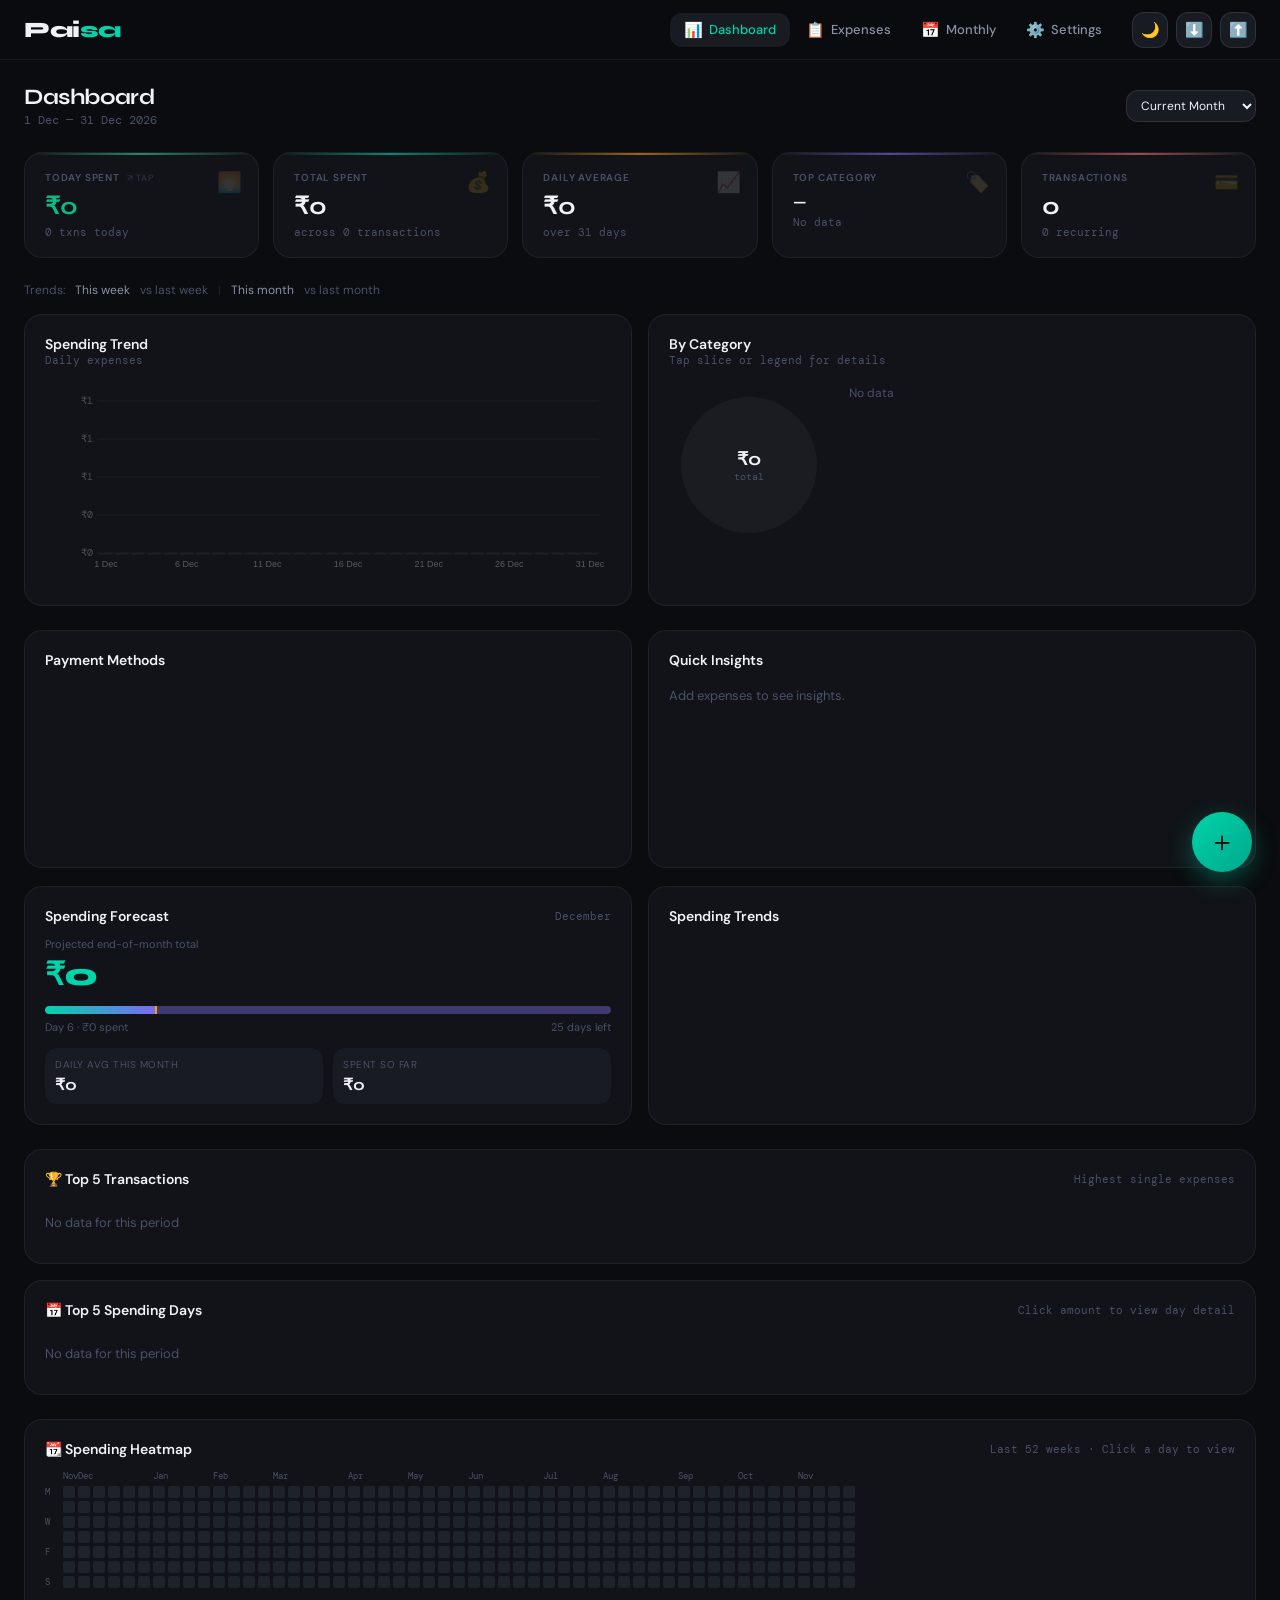
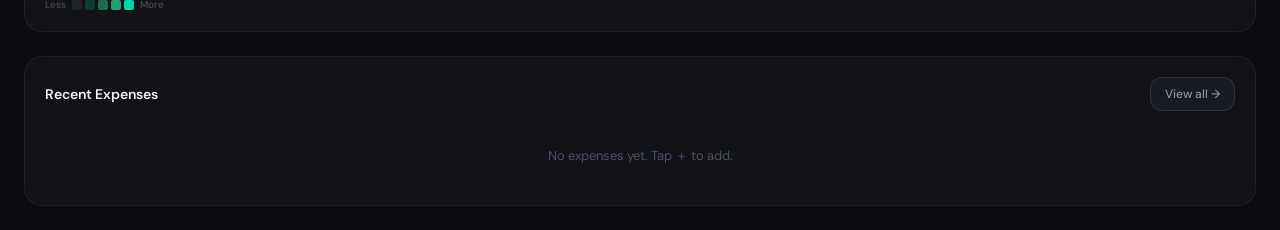
==== index.html @ 0125324e "Add files via upload" ====
<!DOCTYPE html>
<html lang="en">
<head>
<meta charset="UTF-8"/>
<meta name="viewport" content="width=device-width,initial-scale=1.0,viewport-fit=cover"/>
<title>Paisa — Expense Manager</title>
<!-- PWA -->
<meta name="application-name" content="Paisa"/>
<meta name="description" content="Personal expense manager — track every rupee"/>
<meta name="theme-color" content="#0a0c0f"/>
<meta name="mobile-web-app-capable" content="yes"/>
<meta name="apple-mobile-web-app-capable" content="yes"/>
<meta name="apple-mobile-web-app-status-bar-style" content="black-translucent"/>
<meta name="apple-mobile-web-app-title" content="Paisa"/>
<link rel="icon" type="image/svg+xml" href="data:image/svg+xml,<svg xmlns='http://www.w3.org/2000/svg' viewBox='0 0 512 512'><rect width='512' height='512' rx='112' fill='%230a0c0f'/><text x='256' y='340' font-size='280' text-anchor='middle' fill='%2300d4aa' font-family='serif'>₹</text></svg>"/>
<link rel="apple-touch-icon" href="data:image/svg+xml,<svg xmlns='http://www.w3.org/2000/svg' viewBox='0 0 512 512'><rect width='512' height='512' rx='112' fill='%230a0c0f'/><text x='256' y='340' font-size='280' text-anchor='middle' fill='%2300d4aa' font-family='serif'>₹</text></svg>"/>
<link rel="manifest" id="pwa-manifest"/>
<link href="https://fonts.googleapis.com/css2?family=Syne:wght@400;500;600;700;800&family=DM+Sans:ital,opsz,wght@0,9..40,300;0,9..40,400;0,9..40,500;0,9..40,600&family=DM+Mono:wght@400;500&display=swap" rel="stylesheet"/>
<link rel="stylesheet" href="paisa-styles.css"/>
</head>
<body>

<!-- PIN LOCK SCREEN -->
<div id="pin-screen" style="display:none">
  <div class="pin-logo">Pai<span>sa</span></div>
  <div class="pin-sub" id="pin-sub">Enter your PIN to continue</div>
  <div class="pin-dots">
    <div class="pin-dot"></div><div class="pin-dot"></div>
    <div class="pin-dot"></div><div class="pin-dot"></div>
  </div>
  <div class="pin-keypad">
    <button class="pin-key" onclick="pinKey('1')">1<span class="pin-key-sub"></span></button>
    <button class="pin-key" onclick="pinKey('2')">2<span class="pin-key-sub">ABC</span></button>
    <button class="pin-key" onclick="pinKey('3')">3<span class="pin-key-sub">DEF</span></button>
    <button class="pin-key" onclick="pinKey('4')">4<span class="pin-key-sub">GHI</span></button>
    <button class="pin-key" onclick="pinKey('5')">5<span class="pin-key-sub">JKL</span></button>
    <button class="pin-key" onclick="pinKey('6')">6<span class="pin-key-sub">MNO</span></button>
    <button class="pin-key" onclick="pinKey('7')">7<span class="pin-key-sub">PQRS</span></button>
    <button class="pin-key" onclick="pinKey('8')">8<span class="pin-key-sub">TUV</span></button>
    <button class="pin-key" onclick="pinKey('9')">9<span class="pin-key-sub">WXYZ</span></button>
    <button class="pin-key" onclick="pinKey('0')" style="grid-column:2">0</button>
    <button class="pin-key" onclick="pinBackspace()" style="font-size:18px">⌫</button>
  </div>
  <div class="pin-error-msg" id="pin-error"></div>
  <div class="pin-actions">
    <button class="pin-link" onclick="hidePinScreen()" id="pin-skip-btn">Skip (use without PIN)</button>
  </div>
</div>

<div id="toast-container"></div>
<div id="chart-tooltip">
  <div class="tt-label" id="tt-label"></div>
  <div class="tt-value" id="tt-value"></div>
  <div class="tt-sub"   id="tt-sub"></div>
</div>

<div class="app">
<!-- TOPBAR -->
<header class="topbar">
  <div class="logo">Pai<span>sa</span></div>
  <nav class="nav">
    <button class="nav-btn active" id="nav-dashboard" onclick="goPage('dashboard')"><span class="nav-icon">📊</span> Dashboard</button>
    <button class="nav-btn" id="nav-expenses"         onclick="goPage('expenses')"><span class="nav-icon">📋</span> Expenses</button>
    <button class="nav-btn" id="nav-monthly"          onclick="goPage('monthly')"><span class="nav-icon">📅</span> Monthly</button>
    <button class="nav-btn" id="nav-settings"         onclick="goPage('settings')"><span class="nav-icon">⚙️</span> Settings</button>
  </nav>
  <div class="topbar-actions">
    <button class="btn-icon-sm" id="theme-btn" title="Toggle theme" onclick="toggleTheme()">🌙</button>
    <div style="position:relative" id="export-wrap">
      <button class="btn-icon-sm" title="Export" onclick="toggleExportMenu(event)">⬇️</button>
      <div id="export-menu" style="display:none;position:absolute;top:44px;right:0;background:var(--bg2);border:1px solid var(--border2);border-radius:var(--r);box-shadow:var(--shadow);min-width:170px;z-index:500;overflow:hidden">
        <button onclick="exportData();closeExportMenu()" style="display:flex;align-items:center;gap:10px;width:100%;padding:11px 16px;background:none;border:none;color:var(--text1);font-family:var(--font);font-size:13px;cursor:pointer;text-align:left" onmouseover="this.style.background='var(--bg3)'" onmouseout="this.style.background='none'">
          <span style="font-size:16px">📦</span><div><div style="font-weight:500">Export JSON</div><div style="font-size:10px;color:var(--text3)">Full data backup</div></div>
        </button>
        <div style="height:1px;background:var(--border)"></div>
        <button onclick="exportPDF();closeExportMenu()" style="display:flex;align-items:center;gap:10px;width:100%;padding:11px 16px;background:none;border:none;color:var(--text1);font-family:var(--font);font-size:13px;cursor:pointer;text-align:left" onmouseover="this.style.background='var(--bg3)'" onmouseout="this.style.background='none'">
          <span style="font-size:16px">📄</span><div><div style="font-weight:500">Export PDF</div><div style="font-size:10px;color:var(--text3)">Analytics report</div></div>
        </button>
      </div>
    </div>
    <button class="btn-icon-sm" title="Import backup" onclick="openImportModal()">⬆️</button>
  </div>
</header>

<!-- ══════ DASHBOARD ══════ -->
<div class="page active" id="page-dashboard">
  <div class="page-header">
    <div>
      <div class="page-title">Dashboard</div>
      <div class="page-sub" id="dash-date-sub"></div>
    </div>
    <div class="date-range-wrap">
      <select class="day-select" id="day-range" onchange="onRangeChange()">
        <option value="currentmonth" selected>Current Month</option>
        <option value="7">Last 7 days</option>
        <option value="14">Last 14 days</option>
        <option value="30">Last 30 days</option>
        <option value="60">Last 60 days</option>
        <option value="90">Last 90 days</option>
        <option value="custom">Custom range…</option>
      </select>
      <div class="date-range-custom" id="custom-range">
        <input class="date-input-sm" type="date" id="dash-from"/>
        <span class="date-range-sep">→</span>
        <input class="date-input-sm" type="date" id="dash-to"/>
        <button class="btn-apply" onclick="applyCustomRange()">Apply</button>
      </div>
    </div>
  </div>

  <!-- Stat Cards -->
  <div class="stats-grid">
    <div class="stat-card" style="--accent-c:#34d399;cursor:pointer;transition:border-color var(--tr),transform var(--tr)" onclick="openDayModal(today())" title="Click to see today's expenses">
      <div class="stat-card-icon">🌅</div>
      <div class="stat-card-label">Today Spent <span style="font-size:9px;opacity:0.6;font-weight:400;margin-left:4px">↗ tap</span></div>
      <div class="stat-card-value c-success" id="s-today">₹0</div>
      <div class="stat-card-sub" id="s-today-sub">0 transactions</div>
    </div>
    <div class="stat-card" style="--accent-c:var(--accent)">
      <div class="stat-card-icon">💰</div>
      <div class="stat-card-label">Total Spent</div>
      <div class="stat-card-value" id="s-total">₹0</div>
      <div class="stat-card-sub" id="s-total-sub">in selected period</div>
    </div>
    <div class="stat-card" style="--accent-c:var(--warning)">
      <div class="stat-card-icon">📈</div>
      <div class="stat-card-label">Daily Average</div>
      <div class="stat-card-value" id="s-avg">₹0</div>
      <div class="stat-card-sub" id="s-avg-sub">per day</div>
    </div>
    <div class="stat-card" style="--accent-c:var(--accent2)">
      <div class="stat-card-icon">🏷️</div>
      <div class="stat-card-label">Top Category</div>
      <div class="stat-card-value" id="s-topcat" style="font-size:16px">—</div>
      <div class="stat-card-sub" id="s-topcat-sub">—</div>
    </div>
    <div class="stat-card" style="--accent-c:var(--accent4)">
      <div class="stat-card-icon">💳</div>
      <div class="stat-card-label">Transactions</div>
      <div class="stat-card-value" id="s-count">0</div>
      <div class="stat-card-sub" id="s-count-sub">expenses logged</div>
    </div>
  </div>

  <!-- Spending Trends -->
  <div style="display:flex;gap:10px;align-items:center;margin-bottom:16px;flex-wrap:wrap">
    <span style="font-size:12px;color:var(--text3)">Trends:</span>
    <span style="font-size:12px;color:var(--text2)">This week</span>
    <span class="trend-pill" id="trend-week-pill" style="display:none"></span>
    <span style="font-size:12px;color:var(--text3)">vs last week</span>
    <span style="font-size:11px;color:var(--border2)">|</span>
    <span style="font-size:12px;color:var(--text2)">This month</span>
    <span class="trend-pill" id="trend-month-pill" style="display:none"></span>
    <span style="font-size:12px;color:var(--text3)">vs last month</span>
  </div>

  <!-- Charts Row -->
  <div class="charts-row">
    <div class="chart-card">
      <div class="chart-card-header">
        <div><div class="chart-card-title">Spending Trend</div><div class="chart-card-sub" id="trend-sub">Daily expenses</div></div>
      </div>
      <div class="canvas-wrap" style="height:200px"><canvas id="bar-chart"></canvas></div>
    </div>
    <div class="chart-card">
      <div class="chart-card-header">
        <div><div class="chart-card-title">By Category</div><div class="chart-card-sub">Tap slice or legend for details</div></div>
      </div>
      <div class="donut-wrap">
        <div class="donut-canvas-wrap">
          <canvas id="donut-chart" width="160" height="160"></canvas>
          <div class="donut-center"><div class="donut-center-val" id="donut-center-val">₹0</div><div class="donut-center-lbl">total</div></div>
        </div>
        <div class="donut-legend" id="donut-legend"></div>
      </div>
    </div>
  </div>

  <!-- Payment + Insights -->
  <div class="charts-row" style="margin-bottom:18px">
    <div class="chart-card">
      <div class="chart-card-header"><div class="chart-card-title">Payment Methods</div></div>
      <div class="canvas-wrap" style="height:160px"><canvas id="pay-chart"></canvas></div>
    </div>
    <div class="chart-card">
      <div class="chart-card-header"><div class="chart-card-title">Quick Insights</div></div>
      <div id="insights-list" style="display:flex;flex-direction:column;gap:10px;margin-top:4px"></div>
    </div>
  </div>

  <!-- Budget Progress -->
  <div id="budget-section" style="display:none;margin-bottom:24px">
    <div class="budget-card">
      <div class="budget-card-header">
        <div class="chart-card-title">📊 Budget Tracker — <span id="budget-month-label" style="color:var(--accent)"></span></div>
        <button class="btn-sm" onclick="goPage('settings')">Manage →</button>
      </div>
      <div id="budget-bars"></div>
    </div>
  </div>

  <!-- Forecast + Top 5 -->
  <div class="charts-row" style="margin-bottom:24px">
    <div class="chart-card" id="forecast-card"></div>
    <div class="chart-card">
      <div class="chart-card-header"><div class="chart-card-title">Spending Trends</div></div>
      <div id="trends-detail" style="display:flex;flex-direction:column;gap:12px;margin-top:4px">
        <div id="trends-week-detail"></div>
        <div id="trends-month-detail"></div>
      </div>
    </div>
  </div>

  <!-- Top 5 -->
  <div id="top5-section" style="margin-bottom:24px"></div>

  <!-- Heatmap -->
  <div id="heatmap-section" style="margin-bottom:24px"></div>

  <!-- Recent -->
  <div class="recent-card">
    <div class="recent-card-header">
      <div style="font-size:14px;font-weight:600">Recent Expenses</div>
      <button class="btn-sm" onclick="goPage('expenses')">View all →</button>
    </div>
    <div id="recent-list"></div>
  </div>
</div>

<!-- ══════ EXPENSES ══════ -->
<div class="page" id="page-expenses">
  <div class="page-header">
    <div><div class="page-title">All Expenses</div><div class="page-sub" id="exp-count-sub">0 entries</div></div>
  </div>
  <div class="filters-bar">
    <div class="filter-group" style="flex:1;min-width:160px">
      <div class="filter-label">Search</div>
      <input class="filter-input" id="f-search" placeholder="Search expenses…" oninput="renderExpenses()"/>
    </div>
    <div class="filter-group">
      <div class="filter-label">Category</div>
      <select class="filter-select" id="f-cat" onchange="renderExpenses()"><option value="">All</option></select>
    </div>
    <div class="filter-group">
      <div class="filter-label">Payment</div>
      <select class="filter-select" id="f-pay" onchange="renderExpenses()">
        <option value="">All</option>
        <option>UPI</option><option>Cash</option>
        <option>Credit Card</option><option>Debit Card</option><option>Bank Transfer</option>
      </select>
    </div>
    <div class="filter-group">
      <div class="filter-label">From</div>
      <input class="filter-input" type="date" id="f-from" onchange="renderExpenses()"/>
    </div>
    <div class="filter-group">
      <div class="filter-label">To</div>
      <input class="filter-input" type="date" id="f-to" onchange="renderExpenses()"/>
    </div>
    <div class="filter-group">
      <div class="filter-label">Min ₹</div>
      <input class="filter-input" type="number" id="f-min" placeholder="0" oninput="renderExpenses()" style="width:80px"/>
    </div>
    <div class="filter-group">
      <div class="filter-label">Max ₹</div>
      <input class="filter-input" type="number" id="f-max" placeholder="∞" oninput="renderExpenses()" style="width:80px"/>
    </div>
    <div class="filter-actions">
      <button class="btn-sm" onclick="clearFilters()">Clear</button>
    </div>
  </div>
  <div class="expense-table-wrap">
    <div class="expense-table-header">
      <div>Expense</div><div>Category</div><div>Amount</div>
      <div class="col-date-h">Date</div><div class="col-pay">Payment</div><div></div>
    </div>
    <div id="expenses-list"></div>
  </div>
</div>

<!-- ══════ MONTHLY ══════ -->
<div class="page" id="page-monthly">
  <div class="page-header">
    <div><div class="page-title">Monthly Summary</div><div class="page-sub">Click a month to see breakdown</div></div>
  </div>
  <div class="month-grid" id="month-grid"></div>
  <div class="month-detail" id="month-detail" style="display:none"></div>
</div>

<!-- ══════ SETTINGS ══════ -->
<div class="page" id="page-settings">
  <div class="page-header">
    <div><div class="page-title">Settings</div><div class="page-sub">Manage categories, budgets, PIN & data</div></div>
  </div>

  <!-- Appearance -->
  <div class="settings-section">
    <div class="settings-section-title">Appearance</div>
    <div class="settings-section-sub">Toggle between dark and light mode.</div>
    <button class="btn-sm primary" onclick="toggleTheme()" style="display:inline-flex;align-items:center;gap:8px">
      🌗 Toggle Dark / Light Mode
    </button>
  </div>

  <!-- Budget -->
  <div class="settings-section">
    <div class="settings-section-title">Monthly Budgets</div>
    <div class="settings-section-sub">Set spending limits. Leave blank for no limit. Budgets reset on the 1st of each month.</div>
    <div id="budget-inputs"></div>
  </div>

  <!-- PIN Lock -->
  <div class="settings-section">
    <div class="settings-section-title">PIN Lock</div>
    <div class="settings-section-sub">Protect your financial data with a 4-digit PIN on app open.</div>
    <div style="display:flex;gap:10px;flex-wrap:wrap">
      <button class="btn-sm primary" onclick="showPinScreen('set')">🔒 Set / Change PIN</button>
      <button class="btn-sm danger"  onclick="removePinLock()" id="remove-pin-btn">Remove PIN</button>
    </div>
  </div>

  <!-- Categories -->
  <div class="settings-section">
    <div class="settings-section-title">Categories</div>
    <div class="settings-section-sub">⠿ Drag chips to reorder — order reflects in expense entry dropdown.</div>
    <div class="chip-list" id="cat-chip-list"></div>
    <div class="add-chip-row">
      <input class="add-chip-input" id="cat-emoji" placeholder="😀" maxlength="2" style="width:52px;text-align:center;font-size:20px"/>
      <input class="add-chip-input" id="cat-name-input" placeholder="Category name" onkeydown="if(event.key==='Enter')addCategory()"/>
      <button class="btn-sm primary" onclick="addCategory()">Add</button>
    </div>
  </div>

  <!-- Payment Methods -->
  <div class="settings-section">
    <div class="settings-section-title">Payment Methods</div>
    <div class="settings-section-sub">Manage your payment methods.</div>
    <div class="chip-list" id="pay-chip-list"></div>
    <div class="add-chip-row">
      <input class="add-chip-input" id="pay-name-input" placeholder="Payment method name" onkeydown="if(event.key==='Enter')addPayMethod()"/>
      <button class="btn-sm primary" onclick="addPayMethod()">Add</button>
    </div>
  </div>

  <!-- Data -->
  <div class="settings-section">
    <div class="settings-section-title">Data Management</div>
    <div class="settings-section-sub">Export a backup or import a previous one. Your data stays in your browser.</div>
    <div class="backup-row">
      <button class="backup-btn2 export" onclick="exportData()">⬇️ Export JSON Backup</button>
      <button class="backup-btn2 export" onclick="exportPDF()" style="border-color:rgba(124,106,245,0.4)" onmouseover="this.style.borderColor='var(--accent2)';this.style.color='var(--accent2)';this.style.background='rgba(124,106,245,0.06)'" onmouseout="this.style.borderColor='rgba(124,106,245,0.4)';this.style.color='';this.style.background=''">📄 Export PDF Report</button>
      <button class="backup-btn2 import" onclick="openImportModal()">⬆️ Import Backup</button>
      <button class="backup-btn2 danger" onclick="resetAllData()">🗑️ Reset All Data</button>
    </div>
    <div class="last-bk" id="last-bk-display"><span>⚠</span><span id="last-bk-text">Never backed up</span></div>
  </div>
</div>
</div><!-- end .app -->

<button class="fab" onclick="openAddExpense()" title="Add expense (Ctrl+K)">＋</button>

<!-- Bottom Nav -->
<div class="bottom-nav">
  <button class="bnav-btn active" id="bnav-dashboard" onclick="goPage('dashboard')"><span class="bnav-icon">📊</span>Dashboard</button>
  <button class="bnav-btn" id="bnav-expenses"         onclick="goPage('expenses')"><span class="bnav-icon">📋</span>Expenses</button>
  <button class="bnav-btn" id="bnav-monthly"          onclick="goPage('monthly')"><span class="bnav-icon">📅</span>Monthly</button>
  <button class="bnav-btn" id="bnav-settings"         onclick="goPage('settings')"><span class="bnav-icon">⚙️</span>Settings</button>
</div>

<!-- ADD/EDIT EXPENSE MODAL -->
<div class="modal-overlay" id="expense-modal" onclick="if(event.target===this)closeExpenseModal()">
  <div class="modal">
    <div class="modal-header">
      <div class="modal-title" id="exp-modal-title">Add Expense</div>
      <button class="btn-icon-sm" onclick="closeExpenseModal()">✕</button>
    </div>
    <div class="modal-body">
      <div class="amount-display">
        <span class="amount-prefix">₹</span>
        <input class="amount-input-big" id="f-amount" type="number" placeholder="0" min="0" step="0.01" inputmode="decimal"/>
      </div>
      <div class="form-row-2">
        <div class="form-group"><label class="form-label">Category *</label><select class="form-select" id="f-category"></select></div>
        <div class="form-group"><label class="form-label">Payment Method</label><select class="form-select" id="f-payment"></select></div>
      </div>
      <div class="form-row-2">
        <div class="form-group"><label class="form-label">Date</label><input class="form-input" type="date" id="f-date"/></div>
        <div class="form-group"><label class="form-label">Time (optional)</label><input class="form-input" type="time" id="f-time"/></div>
      </div>
      <div class="form-group"><label class="form-label">Notes (optional)</label><textarea class="form-textarea" id="f-notes" placeholder="e.g. Swiggy dinner, Petrol at HP…"></textarea></div>
      <div class="toggle-row2">
        <div><div class="toggle-label">🔁 Recurring expense</div><div class="toggle-sub2">Auto-logs on schedule</div></div>
        <label class="sw"><input type="checkbox" id="f-recurring"/><span class="sw-slider"></span></label>
      </div>
      <div class="form-group" id="recur-freq-row" style="display:none">
        <label class="form-label">Frequency</label>
        <select class="form-select" id="f-recur-freq">
          <option value="monthly">Monthly (same date)</option>
          <option value="weekly">Weekly (same day)</option>
          <option value="daily">Daily</option>
        </select>
      </div>
    </div>
    <div class="modal-footer">
      <button class="btn-ghost2" onclick="closeExpenseModal()">Cancel</button>
      <button class="btn-primary" onclick="saveExpense()">Save Expense</button>
    </div>
  </div>
</div>

<!-- DAY DETAIL MODAL -->
<div class="modal-overlay" id="day-modal" onclick="if(event.target===this)closeDayModal()">
  <div class="modal" style="max-width:520px">
    <div class="modal-header">
      <div>
        <div class="modal-title" id="day-modal-title">Day Detail</div>
        <div style="font-size:11px;color:var(--text3);font-family:var(--font-mono);margin-top:3px" id="day-modal-sub"></div>
      </div>
      <div style="display:flex;align-items:center;gap:8px">
        <button class="btn-sm" id="day-modal-add" onclick="addExpenseForDay()" style="font-size:12px;padding:6px 12px;border-color:rgba(0,212,170,0.3);color:var(--accent)">＋ Add</button>
        <button class="btn-icon-sm" onclick="closeDayModal()">✕</button>
      </div>
    </div>
    <div class="modal-body" style="gap:0;padding:0">
      <div id="day-modal-stats" style="display:grid;grid-template-columns:repeat(3,1fr);gap:1px;background:var(--border);border-bottom:1px solid var(--border)"></div>
      <div id="day-modal-cats" style="padding:16px 20px;border-bottom:1px solid var(--border)"></div>
      <div id="day-modal-list" style="padding:0 20px 16px;max-height:320px;overflow-y:auto"></div>
    </div>
  </div>
</div>

<!-- CATEGORY DETAIL MODAL -->
<div class="modal-overlay" id="cat-modal" onclick="if(event.target===this)closeCatModal()">
  <div class="modal" style="max-width:500px">
    <div class="modal-header">
      <div>
        <div class="modal-title" id="cat-modal-title">Category</div>
        <div style="font-size:11px;color:var(--text3);font-family:var(--font-mono);margin-top:3px" id="cat-modal-sub"></div>
      </div>
      <button class="btn-icon-sm" onclick="closeCatModal()">✕</button>
    </div>
    <div class="modal-body" style="gap:0;padding:0">
      <div id="cat-modal-stats" style="display:grid;grid-template-columns:repeat(3,1fr);gap:1px;background:var(--border);border-bottom:1px solid var(--border)"></div>
      <div id="cat-modal-list" style="padding:16px 20px;max-height:420px;overflow-y:auto"></div>
    </div>
  </div>
</div>

<!-- IMPORT MODAL -->
<div class="modal-overlay" id="import-modal" onclick="if(event.target===this)closeImportModal()">
  <div class="modal">
    <div class="modal-header">
      <div class="modal-title">⬆️ Import Backup</div>
      <button class="btn-icon-sm" onclick="closeImportModal()">✕</button>
    </div>
    <div class="modal-body">
      <div style="background:rgba(245,158,11,0.08);border:1px solid rgba(245,158,11,0.2);border-radius:var(--r);padding:10px 13px;font-size:12px;color:var(--warning)">
        ⚠️ Import will <strong>merge</strong> with existing data. Duplicates are skipped.
      </div>
      <div class="form-group">
        <label class="form-label">Select backup file</label>
        <div class="drop-zone" id="drop-zone" onclick="document.getElementById('bk-file').click()"
          ondragover="dzOver(event)" ondragleave="dzLeave()" ondrop="dzDrop(event)">
          <div class="drop-zone-icon">📂</div>
          <div class="drop-zone-title" id="dz-title">Click or drag &amp; drop</div>
          <div class="drop-zone-sub">Paisa .json backup files</div>
        </div>
        <input type="file" id="bk-file" accept=".json" style="display:none" onchange="bkFileSelect(event)"/>
        <div class="import-preview" id="import-preview"></div>
      </div>
    </div>
    <div class="modal-footer">
      <button class="btn-ghost2" onclick="closeImportModal()">Cancel</button>
      <button class="btn-primary" id="bk-confirm-btn" onclick="confirmImport()" disabled style="opacity:.4;cursor:not-allowed">Import</button>
    </div>
  </div>
</div>

<script src="paisa-app.js"></script>
<script>
/* ── PWA ── */
(function initPWA(){
  function generateIcon(size){
    const c=document.createElement('canvas'); c.width=c.height=size;
    const ctx=c.getContext('2d');
    const g=ctx.createLinearGradient(0,0,size,size); g.addColorStop(0,'#0d1117'); g.addColorStop(1,'#111318');
    ctx.fillStyle=g; const r=size*.22;
    ctx.beginPath(); ctx.moveTo(r,0); ctx.lineTo(size-r,0); ctx.quadraticCurveTo(size,0,size,r);
    ctx.lineTo(size,size-r); ctx.quadraticCurveTo(size,size,size-r,size);
    ctx.lineTo(r,size); ctx.quadraticCurveTo(0,size,0,size-r);
    ctx.lineTo(0,r); ctx.quadraticCurveTo(0,0,r,0); ctx.fill();
    const glow=ctx.createRadialGradient(size/2,size/2,0,size/2,size/2,size*.45);
    glow.addColorStop(0,'rgba(0,212,170,.15)'); glow.addColorStop(1,'rgba(0,212,170,0)');
    ctx.fillStyle=glow; ctx.beginPath(); ctx.arc(size/2,size/2,size*.45,0,Math.PI*2); ctx.fill();
    ctx.fillStyle='#00d4aa'; ctx.font=`bold ${size*.52}px serif`;
    ctx.textAlign='center'; ctx.textBaseline='middle'; ctx.fillText('₹',size/2,size*.52);
    return c.toDataURL('image/png');
  }
  const manifest={name:"Paisa — Expense Manager",short_name:"Paisa",description:"Personal expense manager",start_url:"./",display:"standalone",orientation:"portrait-primary",background_color:"#0a0c0f",theme_color:"#0a0c0f",categories:["finance","productivity"],icons:[{src:generateIcon(192),sizes:"192x192",type:"image/png",purpose:"any maskable"},{src:generateIcon(512),sizes:"512x512",type:"image/png",purpose:"any maskable"}]};
  const blob=new Blob([JSON.stringify(manifest)],{type:'application/manifest+json'});
  document.getElementById('pwa-manifest').href=URL.createObjectURL(blob);
  if('serviceWorker' in navigator){
    const proto=location.protocol, host=location.hostname;
    if(proto==='https:'||(proto==='http:'&&(host==='localhost'||host==='127.0.0.1'))){
      const sw=`const C='paisa-v2';self.addEventListener('install',e=>{e.waitUntil(caches.open(C).then(c=>c.add(self.registration.scope)).then(()=>self.skipWaiting()).catch(()=>self.skipWaiting()))});self.addEventListener('activate',e=>{e.waitUntil(caches.keys().then(ks=>Promise.all(ks.filter(k=>k!==C).map(k=>caches.delete(k)))).then(()=>self.clients.claim()))});self.addEventListener('fetch',e=>{if(e.request.method!=='GET')return;e.respondWith(caches.match(e.request).then(cached=>{const fp=fetch(e.request).then(r=>{if(r&&r.status===200){const cl=r.clone();caches.open(C).then(c=>c.put(e.request,cl))}return r}).catch(()=>cached);return cached||fp;}))});`;
      navigator.serviceWorker.register(URL.createObjectURL(new Blob([sw],{type:'application/javascript'})),{scope:'./'}).then(r=>console.log('[Paisa] SW registered',r.scope)).catch(()=>{});
    } else { console.log('[Paisa] SW skipped — requires https/localhost'); }
  }
  window.addEventListener('beforeinstallprompt',e=>{
    e.preventDefault(); const dip=e;
    const banner=document.createElement('div');
    banner.id='install-banner';
    banner.style.cssText=`position:fixed;bottom:${window.innerWidth<=640?'80px':'20px'};left:50%;transform:translateX(-50%);background:linear-gradient(135deg,#0d1117,#1a1e28);border:1px solid rgba(0,212,170,.3);border-radius:14px;padding:14px 18px;display:flex;align-items:center;gap:12px;box-shadow:0 8px 32px rgba(0,0,0,.5);z-index:9998;max-width:340px;width:calc(100% - 32px);animation:slideUpBanner .3s ease both`;
    banner.innerHTML=`<style>@keyframes slideUpBanner{from{opacity:0;transform:translateX(-50%) translateY(20px)}to{opacity:1;transform:translateX(-50%) translateY(0)}}</style><div style="width:40px;height:40px;background:linear-gradient(135deg,#00d4aa,#00a88a);border-radius:10px;display:flex;align-items:center;justify-content:center;font-size:20px;flex-shrink:0">₹</div><div style="flex:1;min-width:0"><div style="font-size:13px;font-weight:600;color:#f0f2f7">Install Paisa</div><div style="font-size:11px;color:#8b92a5;margin-top:2px">Add to home screen</div></div><button onclick="dip.prompt();dip.userChoice.then(r=>{if(r.outcome==='accepted')banner.remove()});banner.remove()" style="background:linear-gradient(135deg,#00d4aa,#00a88a);border:none;border-radius:8px;color:#0a0c0f;font-size:12px;font-weight:600;padding:8px 14px;cursor:pointer">Install</button><button onclick="banner.remove()" style="background:none;border:none;color:#555c70;cursor:pointer;font-size:18px;line-height:1;padding:4px">×</button>`;
    document.body.appendChild(banner);
  });
  const isIOS=/iphone|ipad|ipod/i.test(navigator.userAgent)&&!window.navigator.standalone;
  if(isIOS) setTimeout(()=>{
    const hint=document.createElement('div');
    hint.style.cssText=`position:fixed;bottom:80px;left:50%;transform:translateX(-50%);background:#1a1e28;border:1px solid rgba(0,212,170,.25);border-radius:14px;padding:14px 18px;font-size:13px;color:#8b92a5;text-align:center;box-shadow:0 8px 32px rgba(0,0,0,.5);z-index:9998;max-width:300px;width:calc(100% - 32px)`;
    hint.innerHTML=`<div style="font-size:22px;margin-bottom:8px">📲</div><div style="color:#f0f2f7;font-weight:600;margin-bottom:6px">Add to Home Screen</div>Tap <strong style="color:#00d4aa">Share ⎙</strong> then <strong style="color:#00d4aa">"Add to Home Screen"</strong><br/><br/><button onclick="this.parentElement.remove()" style="background:rgba(0,212,170,.1);border:1px solid rgba(0,212,170,.3);border-radius:8px;color:#00d4aa;font-size:12px;padding:6px 16px;cursor:pointer;font-family:inherit">Got it</button>`;
    document.body.appendChild(hint);
    setTimeout(()=>hint.remove(),9000);
  },4000);
})();
</script>
</body>
</html>
---- paisa-styles.css ----
/* ══════════════════════════════════════════
   PAISA — Enterprise Expense Manager
   paisa-styles.css
══════════════════════════════════════════ */
*,*::before,*::after{box-sizing:border-box;margin:0;padding:0}

/* ── Theme Variables ── */
:root{
  --bg:#0a0c0f; --bg1:#111318; --bg2:#181b22; --bg3:#1e2229;
  --border:rgba(255,255,255,0.06); --border2:rgba(255,255,255,0.1);
  --accent:#00d4aa; --accent-glow:rgba(0,212,170,0.15);
  --accent2:#7c6af5; --accent3:#f59e0b; --accent4:#f87171;
  --text1:#f0f2f7; --text2:#8b92a5; --text3:#4a5168;
  --success:#10b981; --warning:#f59e0b; --danger:#ef4444;
  --r:12px; --r2:18px; --r3:24px;
  --font:'DM Sans',sans-serif;
  --font-display:'Syne',sans-serif;
  --font-mono:'DM Mono',monospace;
  --shadow:0 8px 32px rgba(0,0,0,0.4);
  --tr:0.18s cubic-bezier(0.4,0,0.2,1);
}

/* ── Light mode ── */
body.light{
  --bg:#f0f4f8; --bg1:#ffffff; --bg2:#e8edf5; --bg3:#dde3ed;
  --border:rgba(0,0,0,0.07); --border2:rgba(0,0,0,0.12);
  --text1:#0f172a; --text2:#475569; --text3:#94a3b8;
  --shadow:0 4px 20px rgba(0,0,0,0.1);
}
body.light .topbar{background:rgba(240,244,248,0.92)}
body.light .bottom-nav{background:rgba(240,244,248,0.97)}
body.light .fab{box-shadow:0 8px 24px rgba(0,212,170,0.3)}
body.light #chart-tooltip{background:#fff}
body.light .modal{background:#fff}
body.light .form-input,body.light .form-select,body.light .form-textarea{background:#f8fafc;color:#0f172a}
body.light .form-select option{background:#fff;color:#0f172a}
body.light .day-select option{background:#fff;color:#0f172a}
body.light .amount-input-big{color:#0f172a}

html{font-size:15px;scroll-behavior:smooth}
body{font-family:var(--font);background:var(--bg);color:var(--text1);min-height:100vh;-webkit-font-smoothing:antialiased;overflow-x:hidden;transition:background .3s,color .3s}

::-webkit-scrollbar{width:4px;height:4px}
::-webkit-scrollbar-track{background:transparent}
::-webkit-scrollbar-thumb{background:var(--border2);border-radius:99px}

/* ── PIN LOCK SCREEN ── */
#pin-screen{
  position:fixed;inset:0;z-index:9999;
  background:var(--bg);
  display:flex;flex-direction:column;align-items:center;justify-content:center;
  gap:0;
}
.pin-logo{font-family:var(--font-display);font-size:36px;font-weight:800;margin-bottom:8px}
.pin-logo span{color:var(--accent)}
.pin-sub{font-size:13px;color:var(--text3);margin-bottom:36px}
.pin-dots{display:flex;gap:16px;margin-bottom:32px}
.pin-dot{
  width:14px;height:14px;border-radius:50%;
  border:2px solid var(--border2);
  transition:background .15s,border-color .15s;
}
.pin-dot.filled{background:var(--accent);border-color:var(--accent)}
.pin-dot.error{background:var(--danger);border-color:var(--danger)}
.pin-keypad{display:grid;grid-template-columns:repeat(3,72px);gap:12px}
.pin-key{
  width:72px;height:72px;border-radius:50%;
  background:var(--bg2);border:1px solid var(--border2);
  color:var(--text1);font-family:var(--font-display);font-size:22px;font-weight:600;
  cursor:pointer;transition:background var(--tr),transform var(--tr);
  display:flex;flex-direction:column;align-items:center;justify-content:center;
}
.pin-key:hover{background:var(--bg3)}
.pin-key:active{transform:scale(0.92)}
.pin-key-sub{font-size:8px;letter-spacing:1.5px;font-family:var(--font);color:var(--text3);margin-top:1px}
.pin-actions{display:flex;gap:16px;margin-top:20px}
.pin-link{background:none;border:none;color:var(--text3);font-size:12px;cursor:pointer;font-family:var(--font);text-decoration:underline}
.pin-error-msg{font-size:12px;color:var(--danger);margin-top:12px;min-height:18px;text-align:center}

/* ── App Shell ── */
.app{display:flex;flex-direction:column;min-height:100vh;max-width:1400px;margin:0 auto}

/* ── Topbar ── */
.topbar{
  position:sticky;top:0;z-index:100;
  background:rgba(10,12,15,0.88);
  backdrop-filter:blur(20px);
  border-bottom:1px solid var(--border);
  padding:0 24px;
  display:flex;align-items:center;gap:16px;
  height:60px;
}
.logo{font-family:var(--font-display);font-size:22px;font-weight:800;letter-spacing:-0.5px;flex:1}
.logo span{color:var(--accent)}
.nav{display:flex;gap:2px}
.nav-btn{
  display:flex;align-items:center;gap:6px;
  padding:7px 14px;border-radius:var(--r);
  font-size:13px;font-weight:500;font-family:var(--font);
  color:var(--text2);background:none;border:none;cursor:pointer;
  transition:background var(--tr),color var(--tr);white-space:nowrap;
}
.nav-btn:hover{background:var(--bg2);color:var(--text1)}
.nav-btn.active{background:var(--bg2);color:var(--accent)}
.nav-icon{font-size:15px}
.topbar-actions{display:flex;gap:8px;align-items:center}
.btn-icon-sm{
  width:36px;height:36px;border-radius:var(--r);
  border:1px solid var(--border2);background:var(--bg2);
  color:var(--text2);cursor:pointer;font-size:15px;
  display:flex;align-items:center;justify-content:center;
  transition:background var(--tr),color var(--tr);
}
.btn-icon-sm:hover{background:var(--bg3);color:var(--text1)}

/* ── FAB ── */
.fab{
  position:fixed;bottom:28px;right:28px;z-index:200;
  width:60px;height:60px;border-radius:50%;
  background:linear-gradient(135deg,var(--accent),#00a88a);
  border:none;color:#0a0c0f;font-size:28px;
  cursor:pointer;box-shadow:0 8px 24px rgba(0,212,170,0.35);
  display:flex;align-items:center;justify-content:center;
  transition:transform var(--tr),box-shadow var(--tr);
}
.fab:hover{transform:scale(1.08);box-shadow:0 12px 32px rgba(0,212,170,0.45)}
.fab:active{transform:scale(0.96)}

/* ── Pages ── */
.page{display:none;padding:24px;flex:1;animation:fadeUp .22s ease both}
.page.active{display:block}
@keyframes fadeUp{from{opacity:0;transform:translateY(8px)}to{opacity:1;transform:translateY(0)}}

/* ── Page Header ── */
.page-header{display:flex;align-items:center;justify-content:space-between;margin-bottom:24px;flex-wrap:wrap;gap:12px}
.page-title{font-family:var(--font-display);font-size:22px;font-weight:700;letter-spacing:-0.4px}
.page-sub{font-size:12px;color:var(--text3);font-family:var(--font-mono);margin-top:2px}

/* ── Stat Cards ── */
.stats-grid{display:grid;grid-template-columns:repeat(5,1fr);gap:14px;margin-bottom:24px}
.stat-card{
  background:var(--bg1);border:1px solid var(--border);
  border-radius:var(--r2);padding:18px 20px;
  transition:border-color var(--tr);position:relative;overflow:hidden;
}
.stat-card::before{content:'';position:absolute;top:0;left:0;right:0;height:2px;
  background:linear-gradient(90deg,transparent,var(--accent-c,var(--accent)),transparent);opacity:0.6}
.stat-card:hover{border-color:var(--border2)}
.stat-card[onclick]:hover{border-color:var(--accent);transform:translateY(-2px);box-shadow:0 4px 16px rgba(0,212,170,0.12)}
.stat-card-label{font-size:10px;font-weight:600;letter-spacing:0.8px;text-transform:uppercase;color:var(--text3);margin-bottom:8px}
.stat-card-value{font-family:var(--font-display);font-size:24px;font-weight:700;letter-spacing:-0.5px;color:var(--text1)}
.stat-card-value.c-success{color:var(--success)}
.stat-card-sub{font-size:11px;color:var(--text3);margin-top:4px;font-family:var(--font-mono)}
.stat-card-icon{position:absolute;right:16px;top:16px;font-size:20px;opacity:0.15}
.trend-pill{display:inline-flex;align-items:center;gap:3px;font-size:10px;padding:2px 7px;border-radius:99px;font-weight:600;margin-top:5px}
.trend-up{background:rgba(239,68,68,0.1);color:var(--danger)}
.trend-down{background:rgba(16,185,129,0.1);color:var(--success)}
.trend-flat{background:rgba(148,163,184,0.1);color:var(--text3)}

/* ── Charts ── */
.charts-row{display:grid;grid-template-columns:1fr 1fr;gap:16px;margin-bottom:24px}
.chart-card{background:var(--bg1);border:1px solid var(--border);border-radius:var(--r2);padding:20px}
.chart-card-header{display:flex;align-items:center;justify-content:space-between;margin-bottom:18px}
.chart-card-title{font-size:14px;font-weight:600;color:var(--text1)}
.chart-card-sub{font-size:11px;color:var(--text3);font-family:var(--font-mono)}

/* ── Date range controls ── */
.date-range-wrap{display:flex;gap:8px;align-items:center;flex-wrap:wrap}
.day-select{
  background:var(--bg2);border:1px solid var(--border2);
  border-radius:var(--r);color:var(--text1);
  font-family:var(--font);font-size:12px;
  padding:6px 10px;outline:none;cursor:pointer;
  transition:border-color var(--tr);
}
.day-select:focus{border-color:var(--accent)}
.day-select option{background:var(--bg2)}
.date-range-custom{display:none;align-items:center;gap:6px;flex-wrap:wrap}
.date-range-custom.show{display:flex}
.date-input-sm{
  background:var(--bg2);border:1px solid var(--border2);
  border-radius:var(--r);color:var(--text1);
  font-family:var(--font);font-size:12px;
  padding:5px 8px;outline:none;
  transition:border-color var(--tr);
}
.date-input-sm:focus{border-color:var(--accent)}
.date-range-sep{font-size:11px;color:var(--text3)}
.btn-apply{
  padding:5px 12px;border-radius:var(--r);font-size:12px;font-weight:600;
  background:var(--accent);color:#0a0c0f;border:none;cursor:pointer;
  transition:opacity var(--tr);
}
.btn-apply:hover{opacity:0.88}

/* ── Canvas ── */
.canvas-wrap{position:relative;width:100%}
.canvas-wrap canvas{width:100%!important;display:block}
#donut-chart{width:160px!important;height:160px!important;display:block}

/* ── Donut ── */
.donut-wrap{display:flex;gap:20px;align-items:flex-start;overflow:hidden}
.donut-canvas-wrap{position:relative;flex-shrink:0;width:160px;height:160px}
.donut-center{position:absolute;inset:0;display:flex;flex-direction:column;align-items:center;justify-content:center;pointer-events:none}
.donut-center-val{font-family:var(--font-display);font-size:18px;font-weight:700;color:var(--text1)}
.donut-center-lbl{font-size:10px;color:var(--text3);font-family:var(--font-mono)}
.donut-legend{flex:1;display:flex;flex-direction:column;gap:7px;overflow:hidden;min-width:0}
.legend-item{display:flex;align-items:center;gap:8px;font-size:12px;cursor:pointer}
.legend-dot{width:8px;height:8px;border-radius:50%;flex-shrink:0}
.legend-name{flex:1;color:var(--text2);overflow:hidden;text-overflow:ellipsis;white-space:nowrap}
.legend-pct{color:var(--text3);font-family:var(--font-mono);font-size:11px}

/* ── Tooltip ── */
#chart-tooltip{
  position:fixed;z-index:500;pointer-events:none;
  background:var(--bg3);border:1px solid var(--border2);
  border-radius:var(--r);padding:10px 14px;
  font-size:12px;color:var(--text1);
  box-shadow:var(--shadow);opacity:0;
  transition:opacity .15s ease;min-width:120px;
}
#chart-tooltip.show{opacity:1}
.tt-label{font-size:10px;color:var(--text3);font-family:var(--font-mono);margin-bottom:4px}
.tt-value{font-size:15px;font-weight:600;font-family:var(--font-display)}
.tt-sub{font-size:11px;color:var(--text2);margin-top:2px}

/* ── Budget Progress Bars ── */
.budget-section{margin-bottom:24px}
.budget-card{background:var(--bg1);border:1px solid var(--border);border-radius:var(--r2);padding:20px}
.budget-card-header{display:flex;align-items:center;justify-content:space-between;margin-bottom:16px}
.budget-overall-bar{margin-bottom:20px;padding-bottom:16px;border-bottom:1px solid var(--border)}
.budget-row{display:flex;flex-direction:column;gap:5px;margin-bottom:12px}
.budget-row:last-child{margin-bottom:0}
.budget-row-header{display:flex;align-items:center;justify-content:space-between}
.budget-row-name{font-size:13px;font-weight:500;color:var(--text1)}
.budget-row-amounts{font-size:11px;font-family:var(--font-mono);color:var(--text2)}
.budget-track{height:7px;background:var(--bg3);border-radius:99px;overflow:hidden;position:relative}
.budget-fill{height:100%;border-radius:99px;transition:width .5s cubic-bezier(.4,0,.2,1)}
.budget-fill.ok{background:linear-gradient(90deg,#10b981,#34d399)}
.budget-fill.warn{background:linear-gradient(90deg,#f59e0b,#fbbf24)}
.budget-fill.alert{background:linear-gradient(90deg,#f97316,#fb923c)}
.budget-fill.over{background:linear-gradient(90deg,#ef4444,#f87171)}
.budget-pct-label{font-size:10px;font-family:var(--font-mono);font-weight:600}
.budget-pct-label.ok{color:var(--success)}
.budget-pct-label.warn{color:var(--warning)}
.budget-pct-label.alert{color:#f97316}
.budget-pct-label.over{color:var(--danger)}
.budget-over-badge{font-size:10px;padding:1px 7px;border-radius:99px;background:rgba(239,68,68,0.12);color:var(--danger);font-weight:600}

/* ── Heatmap ── */
.heatmap-wrap{overflow-x:auto}
.heatmap-grid{display:flex;gap:3px;align-items:flex-start}
.heatmap-month-col{display:flex;flex-direction:column;gap:2px}
.heatmap-month-lbl{font-size:9px;color:var(--text3);font-family:var(--font-mono);letter-spacing:0.5px;margin-bottom:4px;text-align:center}
.heatmap-week{display:flex;flex-direction:column;gap:3px}
.heatmap-day{
  width:12px;height:12px;border-radius:2px;
  cursor:pointer;transition:transform .1s;
  flex-shrink:0;
}
.heatmap-day:hover{transform:scale(1.4);z-index:2;position:relative}
.heatmap-legend{display:flex;align-items:center;gap:6px;margin-top:10px;font-size:10px;color:var(--text3)}
.heatmap-legend-squares{display:flex;gap:3px}
.heatmap-legend-sq{width:10px;height:10px;border-radius:2px}

/* ── Top 5 Lists ── */
.top5-row{display:flex;align-items:center;gap:12px;padding:10px 0;border-bottom:1px solid var(--border)}
.top5-row:last-child{border-bottom:none}
.top5-rank{font-family:var(--font-display);font-size:16px;font-weight:700;color:var(--text3);width:24px;flex-shrink:0;text-align:center}
.top5-rank.gold{color:#f59e0b}
.top5-rank.silver{color:#94a3b8}
.top5-rank.bronze{color:#b45309}
.top5-info{flex:1;min-width:0}
.top5-name{font-size:13px;font-weight:500;color:var(--text1);overflow:hidden;text-overflow:ellipsis;white-space:nowrap}
.top5-sub{font-size:11px;color:var(--text3);font-family:var(--font-mono);margin-top:2px}
.top5-amount{font-family:var(--font-display);font-size:15px;font-weight:700;color:var(--accent);flex-shrink:0}

/* ── Forecast card ── */
.forecast-card{background:var(--bg1);border:1px solid var(--border);border-radius:var(--r2);padding:20px}
.forecast-number{font-family:var(--font-display);font-size:32px;font-weight:800;letter-spacing:-1px;color:var(--accent)}
.forecast-bar-track{height:8px;background:var(--bg3);border-radius:99px;overflow:hidden;margin:12px 0 6px;position:relative}
.forecast-bar-spent{height:100%;border-radius:99px 0 0 99px;background:linear-gradient(90deg,var(--accent),var(--accent2));transition:width .5s}
.forecast-bar-proj{position:absolute;top:0;height:100%;border-radius:0 99px 99px 0;opacity:0.35}
.forecast-marker{position:absolute;top:-3px;width:2px;height:14px;background:var(--warning);border-radius:1px}

/* ── Recent ── */
.recent-card{background:var(--bg1);border:1px solid var(--border);border-radius:var(--r2);padding:20px}
.recent-card-header{display:flex;align-items:center;justify-content:space-between;margin-bottom:16px}
.expense-row{display:flex;align-items:center;gap:12px;padding:10px 0;border-bottom:1px solid var(--border);transition:background var(--tr)}
.expense-row:last-child{border-bottom:none}
.expense-cat-icon{width:36px;height:36px;border-radius:var(--r);display:flex;align-items:center;justify-content:center;font-size:16px;flex-shrink:0}
.expense-info{flex:1;min-width:0}
.expense-name{font-size:13px;font-weight:500;color:var(--text1);overflow:hidden;text-overflow:ellipsis;white-space:nowrap}
.expense-meta{font-size:11px;color:var(--text3);font-family:var(--font-mono);margin-top:1px}
.expense-amount{font-family:var(--font-display);font-size:15px;font-weight:600;color:var(--text1);flex-shrink:0}
.expense-amount.recurring{color:var(--accent2)}

/* ── Badges ── */
.badge{display:inline-flex;align-items:center;gap:3px;font-size:10px;padding:2px 7px;border-radius:99px;font-weight:500;white-space:nowrap}
.badge-upi{background:rgba(0,212,170,0.12);color:var(--accent)}
.badge-cash{background:rgba(245,158,11,0.12);color:var(--warning)}
.badge-card{background:rgba(124,106,245,0.12);color:var(--accent2)}
.badge-bank{background:rgba(16,185,129,0.12);color:var(--success)}
.badge-recurring{background:rgba(124,106,245,0.1);color:var(--accent2)}

/* ── Expenses Page ── */
.filters-bar{background:var(--bg1);border:1px solid var(--border);border-radius:var(--r2);padding:16px;display:flex;gap:10px;flex-wrap:wrap;margin-bottom:18px;align-items:flex-end}
.filter-group{display:flex;flex-direction:column;gap:5px;min-width:120px}
.filter-label{font-size:10px;font-weight:600;letter-spacing:0.7px;text-transform:uppercase;color:var(--text3)}
.filter-input,.filter-select{background:var(--bg2);border:1px solid var(--border);border-radius:var(--r);color:var(--text1);font-family:var(--font);font-size:13px;padding:8px 10px;outline:none;transition:border-color var(--tr)}
.filter-input:focus,.filter-select:focus{border-color:var(--accent)}
.filter-select option{background:var(--bg2)}
.filter-actions{display:flex;gap:8px;align-items:flex-end;margin-left:auto}
.btn-sm{padding:8px 14px;border-radius:var(--r);font-size:12px;font-weight:500;font-family:var(--font);cursor:pointer;border:1px solid var(--border2);background:var(--bg2);color:var(--text2);transition:background var(--tr),color var(--tr);white-space:nowrap}
.btn-sm:hover{background:var(--bg3);color:var(--text1)}
.btn-sm.primary{background:var(--accent);color:#0a0c0f;border-color:var(--accent)}
.btn-sm.primary:hover{opacity:0.88}
.btn-sm.danger{background:rgba(239,68,68,0.1);color:var(--danger);border-color:rgba(239,68,68,0.2)}
.expense-table-wrap{background:var(--bg1);border:1px solid var(--border);border-radius:var(--r2);overflow:hidden}
.expense-table-header{display:grid;grid-template-columns:1fr 120px 110px 90px 80px 70px;padding:12px 18px;background:var(--bg2);font-size:10px;font-weight:600;letter-spacing:0.7px;text-transform:uppercase;color:var(--text3);border-bottom:1px solid var(--border)}
.expense-table-row{display:grid;grid-template-columns:1fr 120px 110px 90px 80px 70px;padding:13px 18px;border-bottom:1px solid var(--border);align-items:center;transition:background var(--tr)}
.expense-table-row:last-child{border-bottom:none}
.expense-table-row:hover{background:var(--bg2)}
.col-name{display:flex;align-items:center;gap:10px;min-width:0}
.col-name-text{overflow:hidden}
.col-name-title{font-size:13px;font-weight:500;color:var(--text1);overflow:hidden;text-overflow:ellipsis;white-space:nowrap}
.col-name-note{font-size:11px;color:var(--text3);overflow:hidden;text-overflow:ellipsis;white-space:nowrap}
.col-cat{font-size:12px;color:var(--text2)}
.col-amount{font-family:var(--font-display);font-size:14px;font-weight:600}
.col-date{font-size:11px;color:var(--text3);font-family:var(--font-mono)}
.col-pay{font-size:11px}
.col-actions{display:flex;gap:4px;justify-content:flex-end}

/* ── Monthly ── */
.month-grid{display:grid;grid-template-columns:repeat(3,1fr);gap:14px;margin-bottom:24px}
.month-card{background:var(--bg1);border:1px solid var(--border);border-radius:var(--r2);padding:18px 20px;cursor:pointer;transition:border-color var(--tr),transform var(--tr)}
.month-card:hover{border-color:var(--border2);transform:translateY(-2px)}
.month-card.selected{border-color:var(--accent);background:rgba(0,212,170,0.04)}
.month-name{font-family:var(--font-display);font-size:16px;font-weight:700;margin-bottom:6px}
.month-total{font-family:var(--font-display);font-size:22px;font-weight:700;color:var(--accent);margin-bottom:8px}
.month-stats{display:flex;gap:12px;flex-wrap:wrap}
.month-stat{font-size:11px;color:var(--text3);font-family:var(--font-mono)}
.month-detail{background:var(--bg1);border:1px solid var(--border);border-radius:var(--r2);padding:20px}
.cat-breakdown{display:flex;flex-direction:column;gap:12px;margin-top:16px}
.cat-bar-row{display:flex;flex-direction:column;gap:4px}
.cat-bar-header{display:flex;justify-content:space-between;align-items:center}
.cat-bar-name{font-size:13px;font-weight:500;color:var(--text1)}
.cat-bar-val{font-size:12px;font-family:var(--font-mono);color:var(--text2)}
.cat-bar-track{height:5px;background:var(--bg3);border-radius:99px;overflow:hidden}
.cat-bar-fill{height:100%;border-radius:99px;transition:width .5s cubic-bezier(.4,0,.2,1)}

/* ── Settings ── */
.settings-section{background:var(--bg1);border:1px solid var(--border);border-radius:var(--r2);padding:22px;margin-bottom:18px}
.settings-section-title{font-family:var(--font-display);font-size:16px;font-weight:700;margin-bottom:4px}
.settings-section-sub{font-size:12px;color:var(--text3);margin-bottom:18px}
.chip-list{display:flex;flex-wrap:wrap;gap:8px;margin-bottom:14px}
.chip{display:flex;align-items:center;gap:6px;padding:6px 12px;border-radius:99px;background:var(--bg2);border:1px solid var(--border2);font-size:12px;color:var(--text1)}
.chip[draggable]{cursor:grab;user-select:none;transition:opacity .15s,transform .15s}
.chip[draggable]:active{cursor:grabbing}
.chip.drag-over{outline:2px dashed var(--accent);outline-offset:2px;transform:scale(1.04)}
.chip.dragging{opacity:0.35;transform:scale(0.96)}
.drag-handle{color:var(--text3);font-size:13px;cursor:grab;padding:0 2px;flex-shrink:0;margin-right:2px}
.drag-handle:hover{color:var(--text2)}
.chip-remove{background:none;border:none;color:var(--text3);cursor:pointer;font-size:14px;line-height:1;padding:0;margin-left:2px;transition:color var(--tr)}
.chip-remove:hover{color:var(--danger)}
.add-chip-row{display:flex;gap:8px;align-items:center}
.add-chip-input{background:var(--bg2);border:1px solid var(--border);border-radius:var(--r);color:var(--text1);font-family:var(--font);font-size:13px;padding:8px 12px;outline:none;flex:1;transition:border-color var(--tr)}
.add-chip-input:focus{border-color:var(--accent)}
.budget-input-row{display:flex;align-items:center;gap:8px;padding:8px 0;border-bottom:1px solid var(--border)}
.budget-input-row:last-child{border-bottom:none}
.budget-cat-label{font-size:13px;flex:1;min-width:0;overflow:hidden;text-overflow:ellipsis;white-space:nowrap}
.budget-amt-input{width:110px;background:var(--bg2);border:1px solid var(--border);border-radius:var(--r);color:var(--text1);font-family:var(--font-mono);font-size:13px;padding:6px 10px;outline:none;transition:border-color var(--tr);flex-shrink:0}
.budget-amt-input:focus{border-color:var(--accent)}
.backup-row{display:flex;gap:10px;flex-wrap:wrap}
.backup-btn2{display:flex;align-items:center;gap:8px;padding:10px 16px;border-radius:var(--r);border:1px solid var(--border2);background:var(--bg2);color:var(--text2);font-family:var(--font);font-size:13px;font-weight:500;cursor:pointer;transition:background var(--tr),color var(--tr),border-color var(--tr)}
.backup-btn2:hover{background:var(--bg3);color:var(--text1)}
.backup-btn2.export:hover{border-color:var(--accent);color:var(--accent);background:rgba(0,212,170,0.06)}
.backup-btn2.import:hover{border-color:var(--success);color:var(--success);background:rgba(16,185,129,0.06)}
.backup-btn2.danger:hover{border-color:var(--danger);color:var(--danger);background:rgba(239,68,68,0.06)}
.last-bk{font-size:11px;color:var(--text3);font-family:var(--font-mono);margin-top:10px;display:flex;align-items:center;gap:5px}
.last-bk.ok{color:var(--success)}

/* ── Modals ── */
.modal-overlay{position:fixed;inset:0;background:rgba(0,0,0,0.75);backdrop-filter:blur(6px);z-index:1000;display:flex;align-items:center;justify-content:center;padding:16px;opacity:0;pointer-events:none;transition:opacity .2s ease}
.modal-overlay.open{opacity:1;pointer-events:all}
.modal{background:var(--bg1);border:1px solid var(--border2);border-radius:var(--r3);width:100%;max-width:480px;box-shadow:var(--shadow);transform:translateY(16px) scale(0.98);transition:transform .22s cubic-bezier(.4,0,.2,1)}
.modal-overlay.open .modal{transform:translateY(0) scale(1)}
.modal-header{padding:20px 22px 14px;border-bottom:1px solid var(--border);display:flex;align-items:center;justify-content:space-between}
.modal-title{font-family:var(--font-display);font-size:17px;font-weight:700}
.modal-body{padding:20px 22px;display:flex;flex-direction:column;gap:14px;max-height:75vh;overflow-y:auto}
.modal-footer{padding:14px 22px;border-top:1px solid var(--border);display:flex;gap:10px;justify-content:flex-end}
.amount-display{background:var(--bg2);border:1px solid var(--border);border-radius:var(--r2);padding:20px;text-align:center;margin-bottom:4px}
.amount-prefix{font-family:var(--font-display);font-size:22px;color:var(--text3);vertical-align:top;margin-top:6px;display:inline-block}
.amount-input-big{background:none;border:none;outline:none;font-family:var(--font-display);font-size:44px;font-weight:700;color:var(--text1);text-align:center;width:100%;caret-color:var(--accent)}
.amount-input-big::placeholder{color:var(--text3)}
.form-group{display:flex;flex-direction:column;gap:6px}
.form-row-2{display:grid;grid-template-columns:1fr 1fr;gap:12px}
.form-label{font-size:11px;font-weight:600;letter-spacing:0.6px;text-transform:uppercase;color:var(--text3)}
.form-input,.form-select,.form-textarea{background:var(--bg2);border:1px solid var(--border);border-radius:var(--r);color:var(--text1);font-family:var(--font);font-size:14px;padding:10px 12px;outline:none;width:100%;transition:border-color var(--tr),box-shadow var(--tr)}
.form-input:focus,.form-select:focus,.form-textarea:focus{border-color:var(--accent);box-shadow:0 0 0 3px rgba(0,212,170,0.1)}
.form-select option{background:var(--bg2)}
.form-textarea{resize:vertical;min-height:60px;font-size:13px}
.toggle-row2{display:flex;align-items:center;justify-content:space-between;background:var(--bg2);border:1px solid var(--border);border-radius:var(--r);padding:10px 14px}
.toggle-label{font-size:13px;font-weight:500}
.toggle-sub2{font-size:11px;color:var(--text3)}
.sw{position:relative;width:38px;height:21px;flex-shrink:0}
.sw input{opacity:0;width:0;height:0}
.sw-slider{position:absolute;inset:0;background:var(--bg3);border-radius:99px;cursor:pointer;transition:background var(--tr)}
.sw-slider::before{content:'';position:absolute;width:15px;height:15px;border-radius:50%;background:#fff;left:3px;top:3px;transition:transform var(--tr)}
.sw input:checked+.sw-slider{background:var(--accent)}
.sw input:checked+.sw-slider::before{transform:translateX(17px)}
.btn-primary{background:linear-gradient(135deg,var(--accent),#00a88a);color:#0a0c0f;border:none;border-radius:var(--r);font-family:var(--font);font-size:14px;font-weight:600;padding:12px 24px;cursor:pointer;transition:opacity var(--tr),transform var(--tr)}
.btn-primary:hover{opacity:0.88;transform:translateY(-1px)}
.btn-primary:active{transform:translateY(0)}
.btn-ghost2{background:transparent;border:1px solid var(--border2);border-radius:var(--r);color:var(--text2);font-family:var(--font);font-size:14px;padding:12px 20px;cursor:pointer;transition:background var(--tr),color var(--tr)}
.btn-ghost2:hover{background:var(--bg2);color:var(--text1)}

/* ── Day stat strip ── */
.day-stat-cell{background:var(--bg2);padding:14px 16px;text-align:center}
.day-stat-cell:first-child{border-radius:var(--r2) 0 0 0}
.day-stat-cell:last-child{border-radius:0 var(--r2) 0 0}
.day-stat-val{font-family:var(--font-display);font-size:18px;font-weight:700;color:var(--accent)}
.day-stat-lbl{font-size:10px;font-weight:600;letter-spacing:0.6px;text-transform:uppercase;color:var(--text3);margin-top:3px}

/* ── Toast ── */
#toast-container{position:fixed;top:18px;right:18px;z-index:3000;display:flex;flex-direction:column;gap:8px}
.toast{display:flex;align-items:center;gap:10px;background:var(--bg2);border:1px solid var(--border2);border-radius:var(--r);padding:11px 15px;font-size:13px;box-shadow:var(--shadow);min-width:260px;max-width:340px;animation:toastIn .25s ease both}
@keyframes toastIn{from{opacity:0;transform:translateX(16px)}to{opacity:1;transform:translateX(0)}}
@keyframes toastOut{to{opacity:0;transform:translateX(16px)}}
.toast.removing{animation:toastOut .22s ease forwards}
.toast-icon{font-size:15px;flex-shrink:0}
.toast-msg{flex:1;color:var(--text1)}
.toast-close{background:none;border:none;color:var(--text3);cursor:pointer;font-size:16px;line-height:1}

/* ── Empty ── */
.empty-state{text-align:center;padding:48px 20px;color:var(--text3)}
.empty-icon{font-size:40px;margin-bottom:12px;opacity:0.5}
.empty-title{font-size:15px;font-weight:600;color:var(--text2);margin-bottom:4px}
.empty-sub{font-size:13px}

/* ── Bottom Nav ── */
.bottom-nav{display:none;position:fixed;bottom:0;left:0;right:0;z-index:150;background:rgba(17,19,24,0.97);backdrop-filter:blur(16px);border-top:1px solid var(--border);padding:8px 0 max(8px,env(safe-area-inset-bottom));justify-content:space-around}
.bnav-btn{display:flex;flex-direction:column;align-items:center;gap:3px;padding:6px 14px;border:none;background:none;color:var(--text3);font-size:10px;font-family:var(--font);font-weight:500;cursor:pointer;transition:color var(--tr)}
.bnav-btn.active{color:var(--accent)}
.bnav-icon{font-size:20px}

/* ── Drop zone ── */
.drop-zone{border:2px dashed var(--border);border-radius:var(--r);padding:28px 20px;text-align:center;cursor:pointer;transition:border-color var(--tr),background var(--tr)}
.drop-zone:hover,.drop-zone.drag-over{border-color:var(--accent);background:rgba(0,212,170,0.04)}
.drop-zone-icon{font-size:26px;margin-bottom:7px}
.drop-zone-title{font-size:14px;font-weight:500;margin-bottom:3px}
.drop-zone-sub{font-size:12px;color:var(--text3)}
.import-preview{display:none;background:var(--bg2);border:1px solid var(--border);border-radius:var(--r);padding:12px;font-size:12px;font-family:var(--font-mono);color:var(--text2);margin-top:10px;white-space:pre-wrap}
.import-preview.show{display:block}

/* ── Responsive ── */
@media(max-width:1100px){.stats-grid{grid-template-columns:repeat(3,1fr)}}
@media(max-width:900px){
  .stats-grid{grid-template-columns:repeat(3,1fr)}
  .charts-row{grid-template-columns:1fr}
  .month-grid{grid-template-columns:repeat(2,1fr)}
  .expense-table-header,.expense-table-row{grid-template-columns:1fr 100px 80px 60px}
  .col-pay,.col-date-h{display:none}
  .donut-wrap{flex-wrap:wrap}
  .donut-legend{min-width:130px}
}
@media(max-width:640px){
  .topbar .nav{display:none}
  .bottom-nav{display:flex}
  .page{padding:14px 14px 90px}
  .stats-grid{grid-template-columns:repeat(2,1fr)}
  .charts-row{grid-template-columns:1fr}
  .month-grid{grid-template-columns:1fr}
  .expense-table-header,.expense-table-row{grid-template-columns:1fr 90px 60px 50px}
  .filters-bar{flex-direction:column}
  .filter-group{min-width:100%}
  .fab{bottom:90px;right:20px;width:54px;height:54px;font-size:24px}
  .form-row-2{grid-template-columns:1fr}
  .donut-wrap{flex-direction:column;align-items:center;gap:14px}
  .donut-canvas-wrap{width:160px!important;height:160px!important;flex-shrink:0}
  #donut-chart{width:160px!important;height:160px!important}
  .donut-legend{width:100%;display:grid;grid-template-columns:1fr 1fr;gap:8px}
  .legend-item{min-width:0}
  .chart-card{overflow:hidden}
  .pin-keypad{grid-template-columns:repeat(3,64px);gap:10px}
  .pin-key{width:64px;height:64px;font-size:20px}
}
@media(max-width:400px){
  .stats-grid{grid-template-columns:1fr 1fr}
  .stat-card-value{font-size:20px}
  .donut-legend{grid-template-columns:1fr}
}
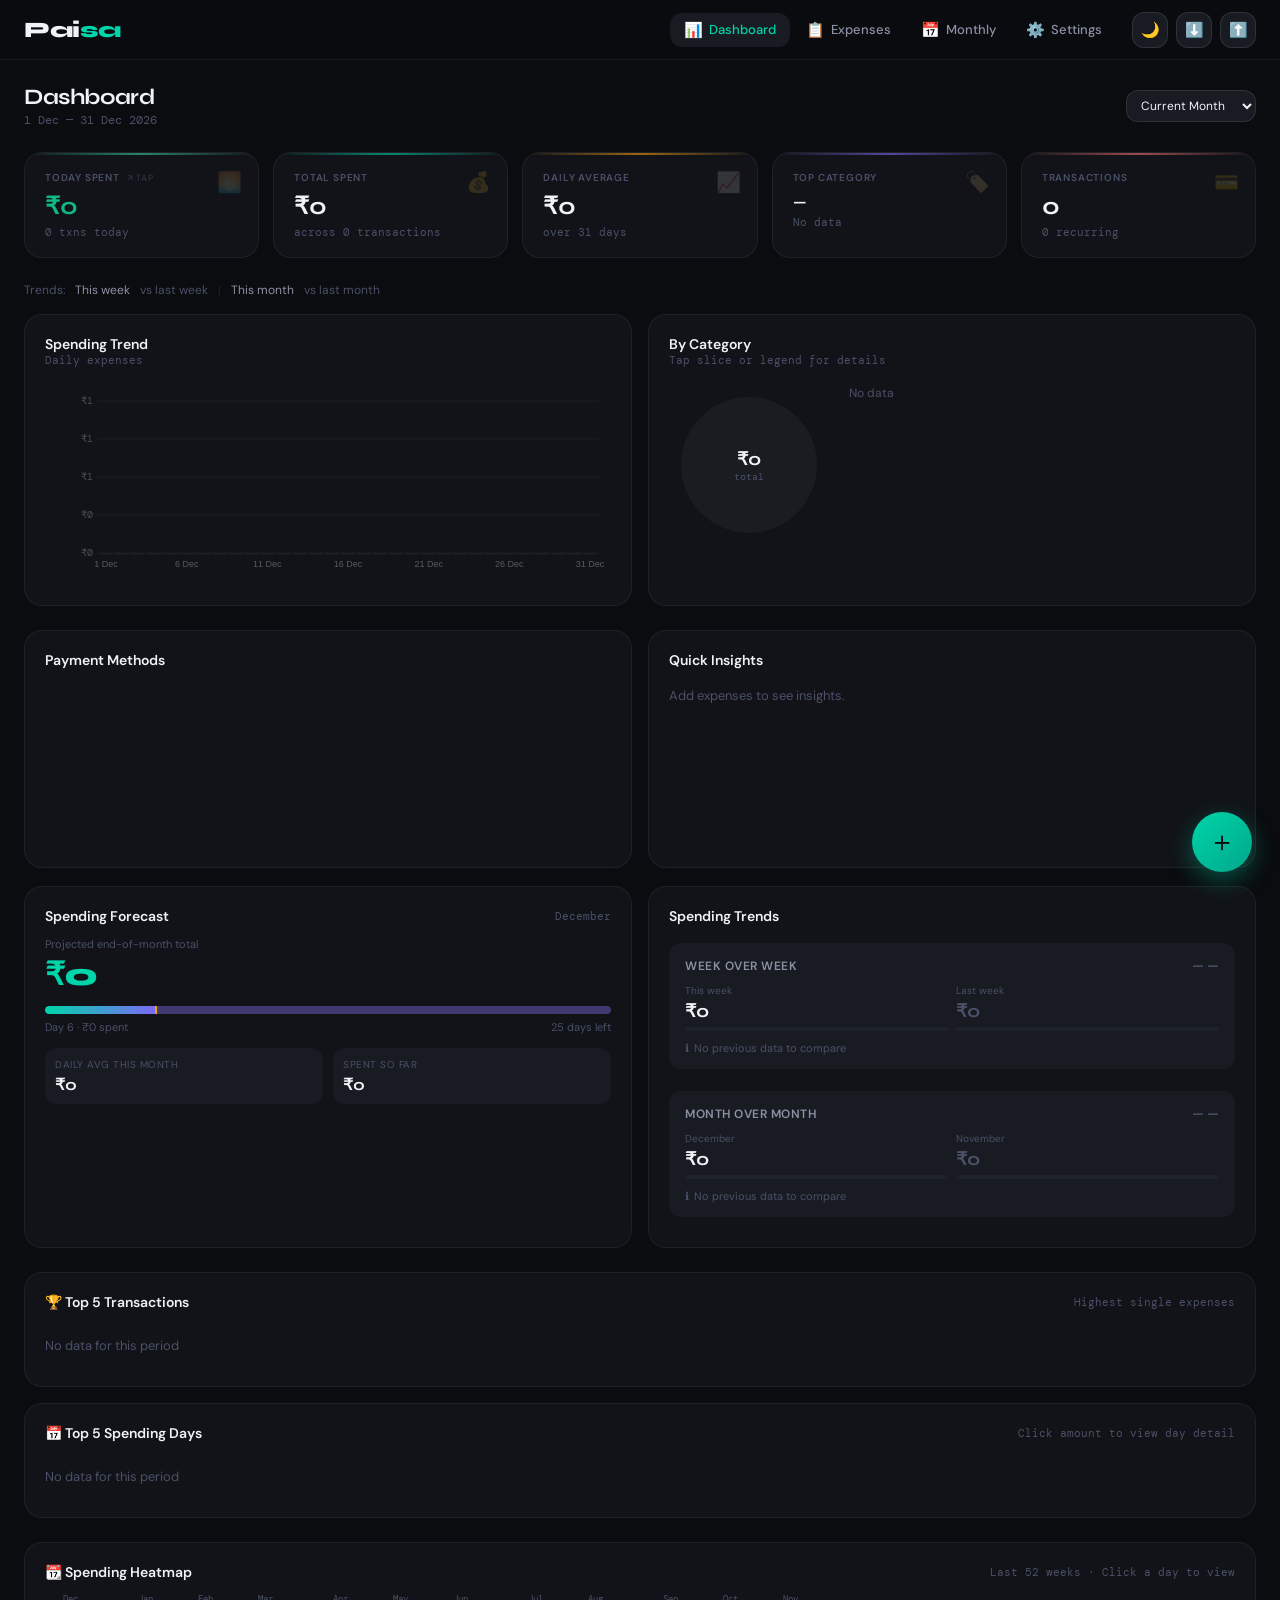
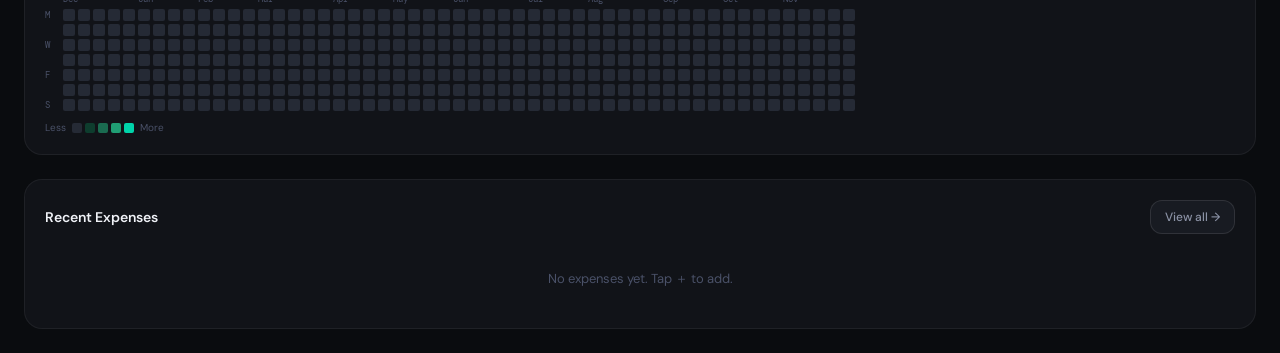
==== commit f755ce27: "Add files via upload" ====
--- a/index.html
+++ b/index.html
@@ -14,7 +14,7 @@
 <meta name="apple-mobile-web-app-title" content="Paisa"/>
 <link rel="icon" type="image/svg+xml" href="data:image/svg+xml,<svg xmlns='http://www.w3.org/2000/svg' viewBox='0 0 512 512'><rect width='512' height='512' rx='112' fill='%230a0c0f'/><text x='256' y='340' font-size='280' text-anchor='middle' fill='%2300d4aa' font-family='serif'>₹</text></svg>"/>
 <link rel="apple-touch-icon" href="data:image/svg+xml,<svg xmlns='http://www.w3.org/2000/svg' viewBox='0 0 512 512'><rect width='512' height='512' rx='112' fill='%230a0c0f'/><text x='256' y='340' font-size='280' text-anchor='middle' fill='%2300d4aa' font-family='serif'>₹</text></svg>"/>
-<link rel="manifest" id="pwa-manifest"/>
+<link rel="manifest" href="manifest.json"/>
 <link href="https://fonts.googleapis.com/css2?family=Syne:wght@400;500;600;700;800&family=DM+Sans:ital,opsz,wght@0,9..40,300;0,9..40,400;0,9..40,500;0,9..40,600&family=DM+Mono:wght@400;500&display=swap" rel="stylesheet"/>
 <link rel="stylesheet" href="paisa-styles.css"/>
 </head>
@@ -43,7 +43,7 @@
   </div>
   <div class="pin-error-msg" id="pin-error"></div>
   <div class="pin-actions">
-    <button class="pin-link" onclick="hidePinScreen()" id="pin-skip-btn">Skip (use without PIN)</button>
+    <button class="pin-link" onclick="hidePinScreen()" id="pin-skip-btn" style="display:none">Skip (use without PIN)</button>
   </div>
 </div>
 
@@ -478,50 +478,112 @@
 
 <script src="paisa-app.js"></script>
 <script>
-/* ── PWA ── */
+/* ── PWA — Service Worker + Install Prompt ── */
 (function initPWA(){
-  function generateIcon(size){
-    const c=document.createElement('canvas'); c.width=c.height=size;
-    const ctx=c.getContext('2d');
-    const g=ctx.createLinearGradient(0,0,size,size); g.addColorStop(0,'#0d1117'); g.addColorStop(1,'#111318');
-    ctx.fillStyle=g; const r=size*.22;
-    ctx.beginPath(); ctx.moveTo(r,0); ctx.lineTo(size-r,0); ctx.quadraticCurveTo(size,0,size,r);
-    ctx.lineTo(size,size-r); ctx.quadraticCurveTo(size,size,size-r,size);
-    ctx.lineTo(r,size); ctx.quadraticCurveTo(0,size,0,size-r);
-    ctx.lineTo(0,r); ctx.quadraticCurveTo(0,0,r,0); ctx.fill();
-    const glow=ctx.createRadialGradient(size/2,size/2,0,size/2,size/2,size*.45);
-    glow.addColorStop(0,'rgba(0,212,170,.15)'); glow.addColorStop(1,'rgba(0,212,170,0)');
-    ctx.fillStyle=glow; ctx.beginPath(); ctx.arc(size/2,size/2,size*.45,0,Math.PI*2); ctx.fill();
-    ctx.fillStyle='#00d4aa'; ctx.font=`bold ${size*.52}px serif`;
-    ctx.textAlign='center'; ctx.textBaseline='middle'; ctx.fillText('₹',size/2,size*.52);
-    return c.toDataURL('image/png');
+
+  /* ── Register Service Worker from sw.js ── */
+  if('serviceWorker' in navigator){
+    const proto = location.protocol, host = location.hostname;
+    const supported = proto==='https:' || (proto==='http:' && (host==='localhost'||host==='127.0.0.1'));
+    if(supported){
+      navigator.serviceWorker.register('./sw.js', { scope: './' })
+        .then(r => console.log('[Paisa] SW registered:', r.scope))
+        .catch(e => console.log('[Paisa] SW failed:', e.message));
+    } else {
+      console.log('[Paisa] SW skipped — requires https/localhost');
+    }
   }
-  const manifest={name:"Paisa — Expense Manager",short_name:"Paisa",description:"Personal expense manager",start_url:"./",display:"standalone",orientation:"portrait-primary",background_color:"#0a0c0f",theme_color:"#0a0c0f",categories:["finance","productivity"],icons:[{src:generateIcon(192),sizes:"192x192",type:"image/png",purpose:"any maskable"},{src:generateIcon(512),sizes:"512x512",type:"image/png",purpose:"any maskable"}]};
-  const blob=new Blob([JSON.stringify(manifest)],{type:'application/manifest+json'});
-  document.getElementById('pwa-manifest').href=URL.createObjectURL(blob);
-  if('serviceWorker' in navigator){
-    const proto=location.protocol, host=location.hostname;
-    if(proto==='https:'||(proto==='http:'&&(host==='localhost'||host==='127.0.0.1'))){
-      const sw=`const C='paisa-v2';self.addEventListener('install',e=>{e.waitUntil(caches.open(C).then(c=>c.add(self.registration.scope)).then(()=>self.skipWaiting()).catch(()=>self.skipWaiting()))});self.addEventListener('activate',e=>{e.waitUntil(caches.keys().then(ks=>Promise.all(ks.filter(k=>k!==C).map(k=>caches.delete(k)))).then(()=>self.clients.claim()))});self.addEventListener('fetch',e=>{if(e.request.method!=='GET')return;e.respondWith(caches.match(e.request).then(cached=>{const fp=fetch(e.request).then(r=>{if(r&&r.status===200){const cl=r.clone();caches.open(C).then(c=>c.put(e.request,cl))}return r}).catch(()=>cached);return cached||fp;}))});`;
-      navigator.serviceWorker.register(URL.createObjectURL(new Blob([sw],{type:'application/javascript'})),{scope:'./'}).then(r=>console.log('[Paisa] SW registered',r.scope)).catch(()=>{});
-    } else { console.log('[Paisa] SW skipped — requires https/localhost'); }
+
+  /* ── Android/Chrome Install Banner ── */
+  let dip = null;
+  window.addEventListener('beforeinstallprompt', e => {
+    e.preventDefault();
+    dip = e;
+    // Small delay so user is settled on the page first
+    setTimeout(showInstallBanner, 2500);
+  });
+
+  function showInstallBanner(){
+    if(document.getElementById('install-banner')) return;
+    const banner = document.createElement('div');
+    banner.id = 'install-banner';
+    banner.style.cssText = `
+      position:fixed;
+      bottom:${window.innerWidth<=640?'80px':'24px'};
+      left:50%;transform:translateX(-50%);
+      background:linear-gradient(135deg,#0d1117,#1a1e28);
+      border:1px solid rgba(0,212,170,.35);
+      border-radius:16px;padding:14px 18px;
+      display:flex;align-items:center;gap:12px;
+      box-shadow:0 8px 32px rgba(0,0,0,.6),0 0 0 1px rgba(0,212,170,.08);
+      z-index:9998;max-width:340px;width:calc(100% - 32px);
+      animation:slideUpBanner .3s cubic-bezier(.4,0,.2,1) both;
+    `;
+    banner.innerHTML = `
+      <style>
+        @keyframes slideUpBanner{
+          from{opacity:0;transform:translateX(-50%) translateY(20px)}
+          to  {opacity:1;transform:translateX(-50%) translateY(0)}
+        }
+      </style>
+      <div style="width:42px;height:42px;background:linear-gradient(135deg,#00d4aa,#00a88a);border-radius:11px;display:flex;align-items:center;justify-content:center;font-size:22px;flex-shrink:0;font-weight:700;color:#0a0c0f">₹</div>
+      <div style="flex:1;min-width:0">
+        <div style="font-size:13px;font-weight:600;color:#f0f2f7">Install Paisa</div>
+        <div style="font-size:11px;color:#8b92a5;margin-top:2px">Add to home screen for quick access</div>
+      </div>
+      <button id="pwa-install-btn" style="background:linear-gradient(135deg,#00d4aa,#00a88a);border:none;border-radius:9px;color:#0a0c0f;font-size:12px;font-weight:700;padding:9px 16px;cursor:pointer;white-space:nowrap;flex-shrink:0">Install</button>
+      <button onclick="this.closest('#install-banner').remove()" style="background:none;border:none;color:#555c70;cursor:pointer;font-size:20px;line-height:1;padding:4px;flex-shrink:0">×</button>
+    `;
+    document.body.appendChild(banner);
+    document.getElementById('pwa-install-btn').addEventListener('click', () => {
+      if(!dip) return;
+      dip.prompt();
+      dip.userChoice.then(result => {
+        if(result.outcome === 'accepted'){
+          showToast('🎉', 'Paisa installed! Find it on your home screen.');
+        }
+        banner.remove();
+        dip = null;
+      });
+    });
   }
-  window.addEventListener('beforeinstallprompt',e=>{
-    e.preventDefault(); const dip=e;
-    const banner=document.createElement('div');
-    banner.id='install-banner';
-    banner.style.cssText=`position:fixed;bottom:${window.innerWidth<=640?'80px':'20px'};left:50%;transform:translateX(-50%);background:linear-gradient(135deg,#0d1117,#1a1e28);border:1px solid rgba(0,212,170,.3);border-radius:14px;padding:14px 18px;display:flex;align-items:center;gap:12px;box-shadow:0 8px 32px rgba(0,0,0,.5);z-index:9998;max-width:340px;width:calc(100% - 32px);animation:slideUpBanner .3s ease both`;
-    banner.innerHTML=`<style>@keyframes slideUpBanner{from{opacity:0;transform:translateX(-50%) translateY(20px)}to{opacity:1;transform:translateX(-50%) translateY(0)}}</style><div style="width:40px;height:40px;background:linear-gradient(135deg,#00d4aa,#00a88a);border-radius:10px;display:flex;align-items:center;justify-content:center;font-size:20px;flex-shrink:0">₹</div><div style="flex:1;min-width:0"><div style="font-size:13px;font-weight:600;color:#f0f2f7">Install Paisa</div><div style="font-size:11px;color:#8b92a5;margin-top:2px">Add to home screen</div></div><button onclick="dip.prompt();dip.userChoice.then(r=>{if(r.outcome==='accepted')banner.remove()});banner.remove()" style="background:linear-gradient(135deg,#00d4aa,#00a88a);border:none;border-radius:8px;color:#0a0c0f;font-size:12px;font-weight:600;padding:8px 14px;cursor:pointer">Install</button><button onclick="banner.remove()" style="background:none;border:none;color:#555c70;cursor:pointer;font-size:18px;line-height:1;padding:4px">×</button>`;
-    document.body.appendChild(banner);
+
+  window.addEventListener('appinstalled', () => {
+    const b = document.getElementById('install-banner');
+    if(b) b.remove();
+    showToast('🎉', 'Paisa installed successfully!');
   });
-  const isIOS=/iphone|ipad|ipod/i.test(navigator.userAgent)&&!window.navigator.standalone;
-  if(isIOS) setTimeout(()=>{
-    const hint=document.createElement('div');
-    hint.style.cssText=`position:fixed;bottom:80px;left:50%;transform:translateX(-50%);background:#1a1e28;border:1px solid rgba(0,212,170,.25);border-radius:14px;padding:14px 18px;font-size:13px;color:#8b92a5;text-align:center;box-shadow:0 8px 32px rgba(0,0,0,.5);z-index:9998;max-width:300px;width:calc(100% - 32px)`;
-    hint.innerHTML=`<div style="font-size:22px;margin-bottom:8px">📲</div><div style="color:#f0f2f7;font-weight:600;margin-bottom:6px">Add to Home Screen</div>Tap <strong style="color:#00d4aa">Share ⎙</strong> then <strong style="color:#00d4aa">"Add to Home Screen"</strong><br/><br/><button onclick="this.parentElement.remove()" style="background:rgba(0,212,170,.1);border:1px solid rgba(0,212,170,.3);border-radius:8px;color:#00d4aa;font-size:12px;padding:6px 16px;cursor:pointer;font-family:inherit">Got it</button>`;
-    document.body.appendChild(hint);
-    setTimeout(()=>hint.remove(),9000);
-  },4000);
+
+  /* ── iOS Safari Hint ── */
+  const isIOS = /iphone|ipad|ipod/i.test(navigator.userAgent) && !window.navigator.standalone;
+  if(isIOS){
+    setTimeout(() => {
+      const hint = document.createElement('div');
+      hint.style.cssText = `
+        position:fixed;bottom:80px;left:50%;transform:translateX(-50%);
+        background:#1a1e28;border:1px solid rgba(0,212,170,.25);
+        border-radius:16px;padding:18px 20px;
+        font-size:13px;color:#8b92a5;text-align:center;
+        box-shadow:0 8px 32px rgba(0,0,0,.5);
+        z-index:9998;max-width:300px;width:calc(100% - 32px);
+        animation:slideUpBanner .3s ease both;
+      `;
+      hint.innerHTML = `
+        <div style="font-size:28px;margin-bottom:10px">📲</div>
+        <div style="color:#f0f2f7;font-weight:600;font-size:15px;margin-bottom:8px">Install Paisa</div>
+        <div style="line-height:1.7">
+          Tap <strong style="color:#00d4aa">Share</strong>
+          <span style="font-size:15px"> ⎙ </span>
+          then tap<br/>
+          <strong style="color:#00d4aa">"Add to Home Screen"</strong>
+        </div>
+        <button onclick="this.parentElement.remove()" style="margin-top:14px;background:rgba(0,212,170,.1);border:1px solid rgba(0,212,170,.3);border-radius:9px;color:#00d4aa;font-size:13px;font-weight:500;padding:8px 24px;cursor:pointer;font-family:inherit;width:100%">Got it</button>
+      `;
+      document.body.appendChild(hint);
+      setTimeout(() => hint.remove(), 12000);
+    }, 3500);
+  }
+
 })();
 </script>
 </body>
